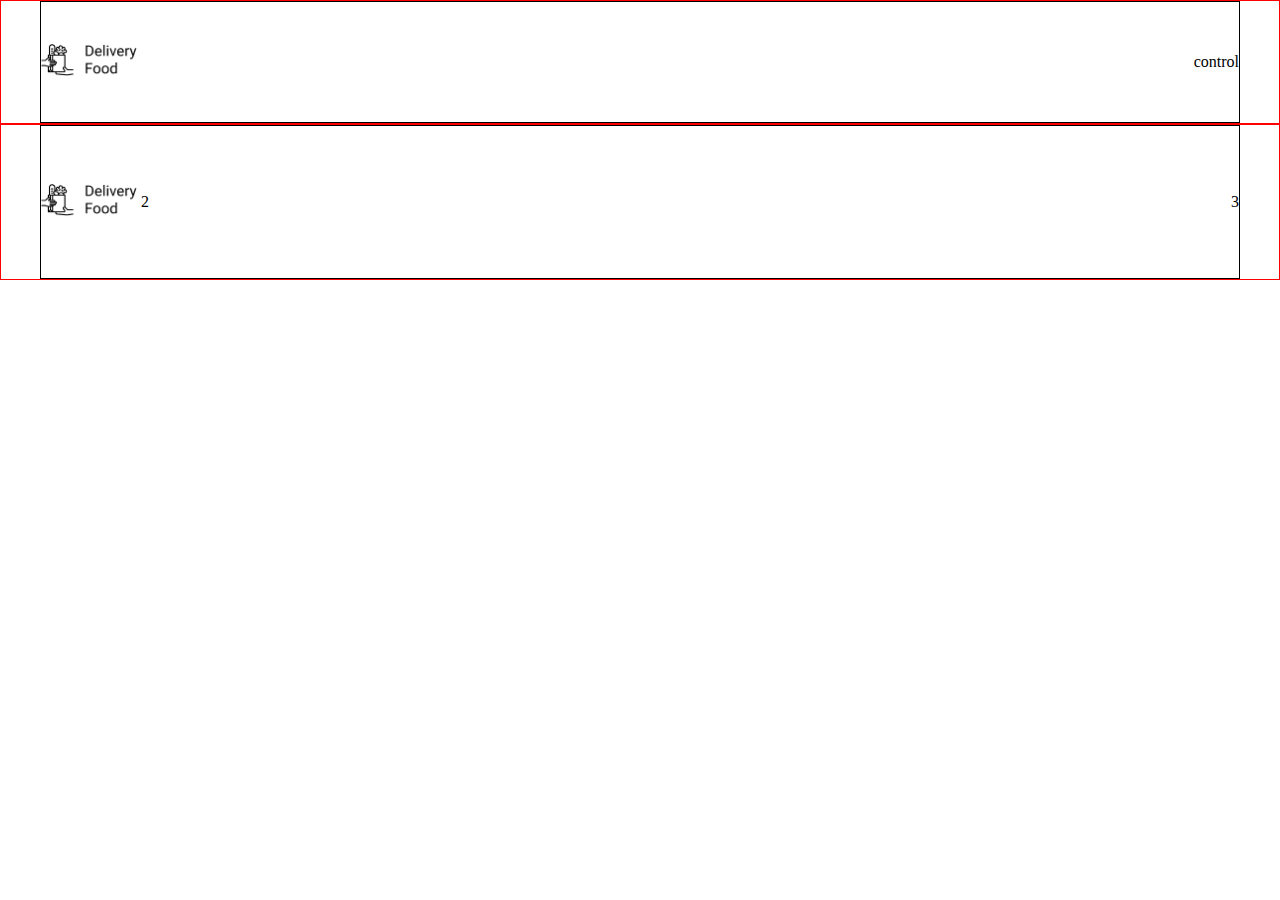
==== index.html @ 5ff7398b "Add files via upload" ====
<!DOCTYPE html>
<html lang="en">

<head>
    <meta charset="UTF-8">
    <meta name="viewport" content="width=device-width, initial-scale=1.0">
    <link rel="stylesheet" href="style.css">
    <title>Delivery Food</title>
</head>

<body>

    <header class="header">
        <div class="container">
            <div class="header-box">
                <div class="header-logo logo">
                    <img src="./images/logo.png" alt="logo">
                </div>
                <div class="header-controls">control</div>
            </div>
        </div>
    </header>

    <main class="main">
        <div class="container">
        </div>
    </main>

    <footer class="footer">
        <div class="container">
            <div class="footer-box">
                <div class="footer-logo logo">
                    <img src="./images/logo.png" alt="logo">
                </div>
                <div class="footer-nav">2</div>
                <div class="footer-social">3</div>
            </div>
        </div>
    </footer>

</body>

</html>
---- style.css ----
* {
    box-sizing: border-box;
}

body {
    margin: 0;
    padding: 0;
}

.logo {
    max-width: 100px;
}

.logo img {
    width: 100%;
}

.header {
    height: 124px;
    border: 1px solid red;
}

.header-box {
    border: 1px solid black;
    height: 100%;
    display: flex;
    align-items: center;
    justify-content: space-between;
}

.footer {
    height: 156px;
    border: 1px solid red;
}

.footer-box {
    border: 1px solid black;
    height: 100%;
    display: flex;
    align-items: center;
    justify-content: space-between;
}

.footer-nav {
    flex-grow: 1;
}

.container {
    height: 100%;
    max-width: 1230px;
    /*content in the center*/
    margin: 0 auto;
    padding-left: 15px;
    padding-right: 15px;
}
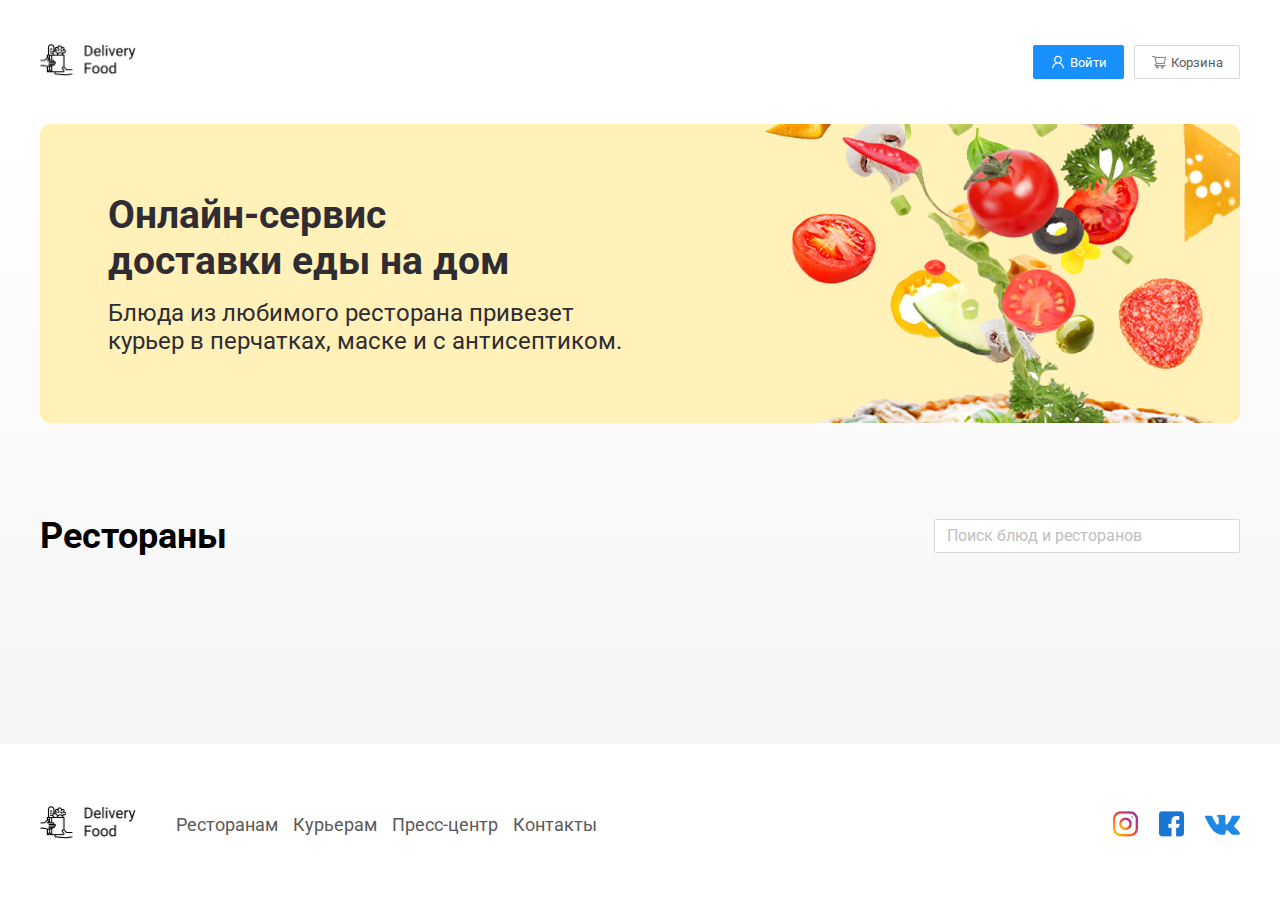
==== commit 9965aa10: "Update website" ====
--- a/index.html
+++ b/index.html
@@ -4,39 +4,86 @@
 <head>
     <meta charset="UTF-8">
     <meta name="viewport" content="width=device-width, initial-scale=1.0">
+    <link rel="preconnect" href="https://fonts.googleapis.com">
+    <link rel="preconnect" href="https://fonts.gstatic.com" crossorigin>
+    <link href="https://fonts.googleapis.com/css2?family=Roboto:wght@400;700&display=swap" rel="stylesheet">
     <link rel="stylesheet" href="style.css">
     <title>Delivery Food</title>
 </head>
 
 <body>
+    <div class="page-wrapper">
+        <header class="header">
+            <div class="container">
+                <div class="header-box">
+                    <div class="header-logo logo">
+                        <img src="./images/logo.png" alt="logo">
+                    </div>
+                    <div class="header-controls">
+                        <button class="btn btn-primary">
+                            <img src="./images/icons/user.png" alt="user">
+                            Войти
+                        </button>
+                        <button class="btn btn-outline">
+                            <img src="./images/icons/shopping-cart.png" alt="user">
+                            Корзина
+                        </button>
+                    </div>
+                </div>
+            </div>
+        </header>
 
-    <header class="header">
-        <div class="container">
-            <div class="header-box">
-                <div class="header-logo logo">
-                    <img src="./images/logo.png" alt="logo">
+        <main class="main">
+            <section class="banner">
+                <div class="container">
+                    <div class="banner-item">
+                        <h2 class="banner-item-title">
+                            Онлайн-сервис <br> доставки еды на дом
+                        </h2>
+                        <p class="banner-item-subtitle">
+                            Блюда из любимого ресторана привезет курьер в перчатках, маске и с антисептиком.
+                        </p>
+                    </div>
                 </div>
-                <div class="header-controls">control</div>
+            </section>
+
+            <section class="products">
+                <div class="container">
+                    <div class="products-header">
+                        <h3 class="products-header-title">
+                            Рестораны
+                        </h3>
+
+                        <input type="text" class="products-header-search" placeholder="Поиск блюд и ресторанов">
+                    </div>
+                </div>
+            </section>
+        </main>
+
+        <footer class="footer">
+            <div class="container">
+                <div class="footer-box">
+                    <div class="footer-logo logo">
+                        <img src="./images/logo.png" alt="logo">
+                    </div>
+                    <div class="footer-nav">
+                        <ul>
+                            <li>Ресторанам</li>
+                            <li>Курьерам</li>
+                            <li>Пресс-центр</li>
+                            <li>Контакты</li>
+                        </ul>
+                    </div>
+                    <div class="footer-social">
+                        <img src="./images/social/instagram.png" alt="instagram">
+                        <img src="./images/social/facebook.png" alt="facebook">
+                        <img src="./images/social/vk.png" alt="vk">
+                    </div>
+                </div>
             </div>
-        </div>
-    </header>
+        </footer>
+    </div>
 
-    <main class="main">
-        <div class="container">
-        </div>
-    </main>
-
-    <footer class="footer">
-        <div class="container">
-            <div class="footer-box">
-                <div class="footer-logo logo">
-                    <img src="./images/logo.png" alt="logo">
-                </div>
-                <div class="footer-nav">2</div>
-                <div class="footer-social">3</div>
-            </div>
-        </div>
-    </footer>
 
 </body>
 
--- a/style.css
+++ b/style.css
@@ -1,5 +1,8 @@
 * {
     box-sizing: border-box;
+    font-family: Roboto;
+    font-style: normal;
+    line-height: normal;
 }
 
 body {
@@ -7,49 +10,195 @@
     padding: 0;
 }
 
-.logo {
-    max-width: 100px;
-}
-
-.logo img {
+main {
+    flex-grow: 1;
+    background: linear-gradient(180deg, rgba(245, 245, 245, 0.00) 1.04%, #F5F5F5 100%);
+}
+
+.page-wrapper {
+    display: flex;
+    flex-direction: column;
+    min-height: 100vh;
+}
+
+.container {
     width: 100%;
-}
-
-.header {
-    height: 124px;
-    border: 1px solid red;
-}
-
-.header-box {
-    border: 1px solid black;
-    height: 100%;
-    display: flex;
-    align-items: center;
-    justify-content: space-between;
-}
-
-.footer {
-    height: 156px;
-    border: 1px solid red;
-}
-
-.footer-box {
-    border: 1px solid black;
-    height: 100%;
-    display: flex;
-    align-items: center;
-    justify-content: space-between;
-}
-
-.footer-nav {
-    flex-grow: 1;
-}
-
-.container {
     height: 100%;
     max-width: 1230px;
     /*content in the center*/
     margin: 0 auto;
     padding-left: 15px;
     padding-right: 15px;
+}
+
+
+.btn {
+    display: flex;
+    padding: 8px 16px;
+    align-items: center;
+    gap: 4px;
+    outline: none;
+}
+
+.btn-primary {
+    border-radius: 2px;
+    background: #1890FF;
+    border: 1px solid #1890FF;
+    color: #FFF;
+}
+
+.btn-outline {
+    border-radius: 2px;
+    border: 1px solid #D9D9D9;
+    background: #FFF;
+    box-shadow: 0px 0px 2px 0px rgba(0, 0, 0, 0.00);
+    color: #595959;
+}
+
+.logo {
+    max-width: 100px;
+}
+
+.logo img {
+    width: 100%;
+}
+
+.header {
+    min-height: 124px;
+    display: flex;
+    align-items: center;
+}
+
+.header-box {
+    height: 100%;
+    display: flex;
+    align-items: center;
+    justify-content: space-between;
+}
+
+.header-controls {
+    display: flex;
+    align-items: center;
+    justify-content: flex-end;
+    gap: 10px;
+}
+
+.footer {
+    height: 156px;
+    display: flex;
+    align-items: center;
+    padding: 60px 0;
+}
+
+.footer-box {
+    height: 100%;
+    display: flex;
+    align-items: center;
+    justify-content: space-between;
+    gap: 36px;
+    flex-wrap: wrap;
+}
+
+.footer-nav {
+    flex-grow: 1;
+}
+
+.footer-nav ul {
+    display: flex;
+    align-items: center;
+    list-style: none;
+    padding: 0;
+    margin: 0;
+    gap: 15px;
+    flex-wrap: wrap;
+}
+
+.footer-nav ul li {
+    color: #595959;
+    font-size: 18px;
+    font-weight: 400;
+}
+
+.footer-social {
+    display: flex;
+    align-items: center;
+    justify-content: flex-end;
+    gap: 20px;
+}
+
+.banner {
+    margin-bottom: 56px;
+}
+
+.banner-item {
+    background-image: url(./images/banners/banner.jpg);
+    background-repeat: no-repeat;
+    padding: 68px;
+    border-radius: 10px;
+    background-size: cover;
+    background-position: center right;
+}
+
+.banner-item-title {
+    color: #302C34;
+    font-size: 39px;
+    font-weight: 700;
+    max-width: 50%;
+    margin-top: 0;
+    margin-bottom: 15px;
+}
+
+.banner-item-subtitle {
+    color: #302C34;
+    font-size: 24px;
+    font-weight: 400;
+    max-width: 50%;
+    margin: 0;
+}
+
+.products {}
+
+.products-header {
+    display: flex;
+    align-items: center;
+    justify-content: space-between;
+}
+
+.products-header-title {
+    color: #000;
+    font-size: 36px;
+    font-weight: 700;
+}
+
+.products-header-search {
+    min-width: 306px;
+    height: 34px;
+    flex-shrink: 0;
+    border-radius: 2px;
+    border: 1px solid #D9D9D9;
+    background: #FFF;
+    padding: 5px 12px;
+}
+
+.products-header-search:focus {
+    outline: none;
+    border: 1px solid #D9D9D9;
+}
+
+.products-header-search::placeholder {
+    color: #BFBFBF;
+    font-size: 16px;
+    font-weight: 400;
+    line-height: 24px;
+}
+
+
+@media (max-width: 991px) {
+    .banner-item-title {
+        max-width: 100%;
+    }
+
+    .banner-item-subtitle {
+        max-width: 100%;
+    }
 }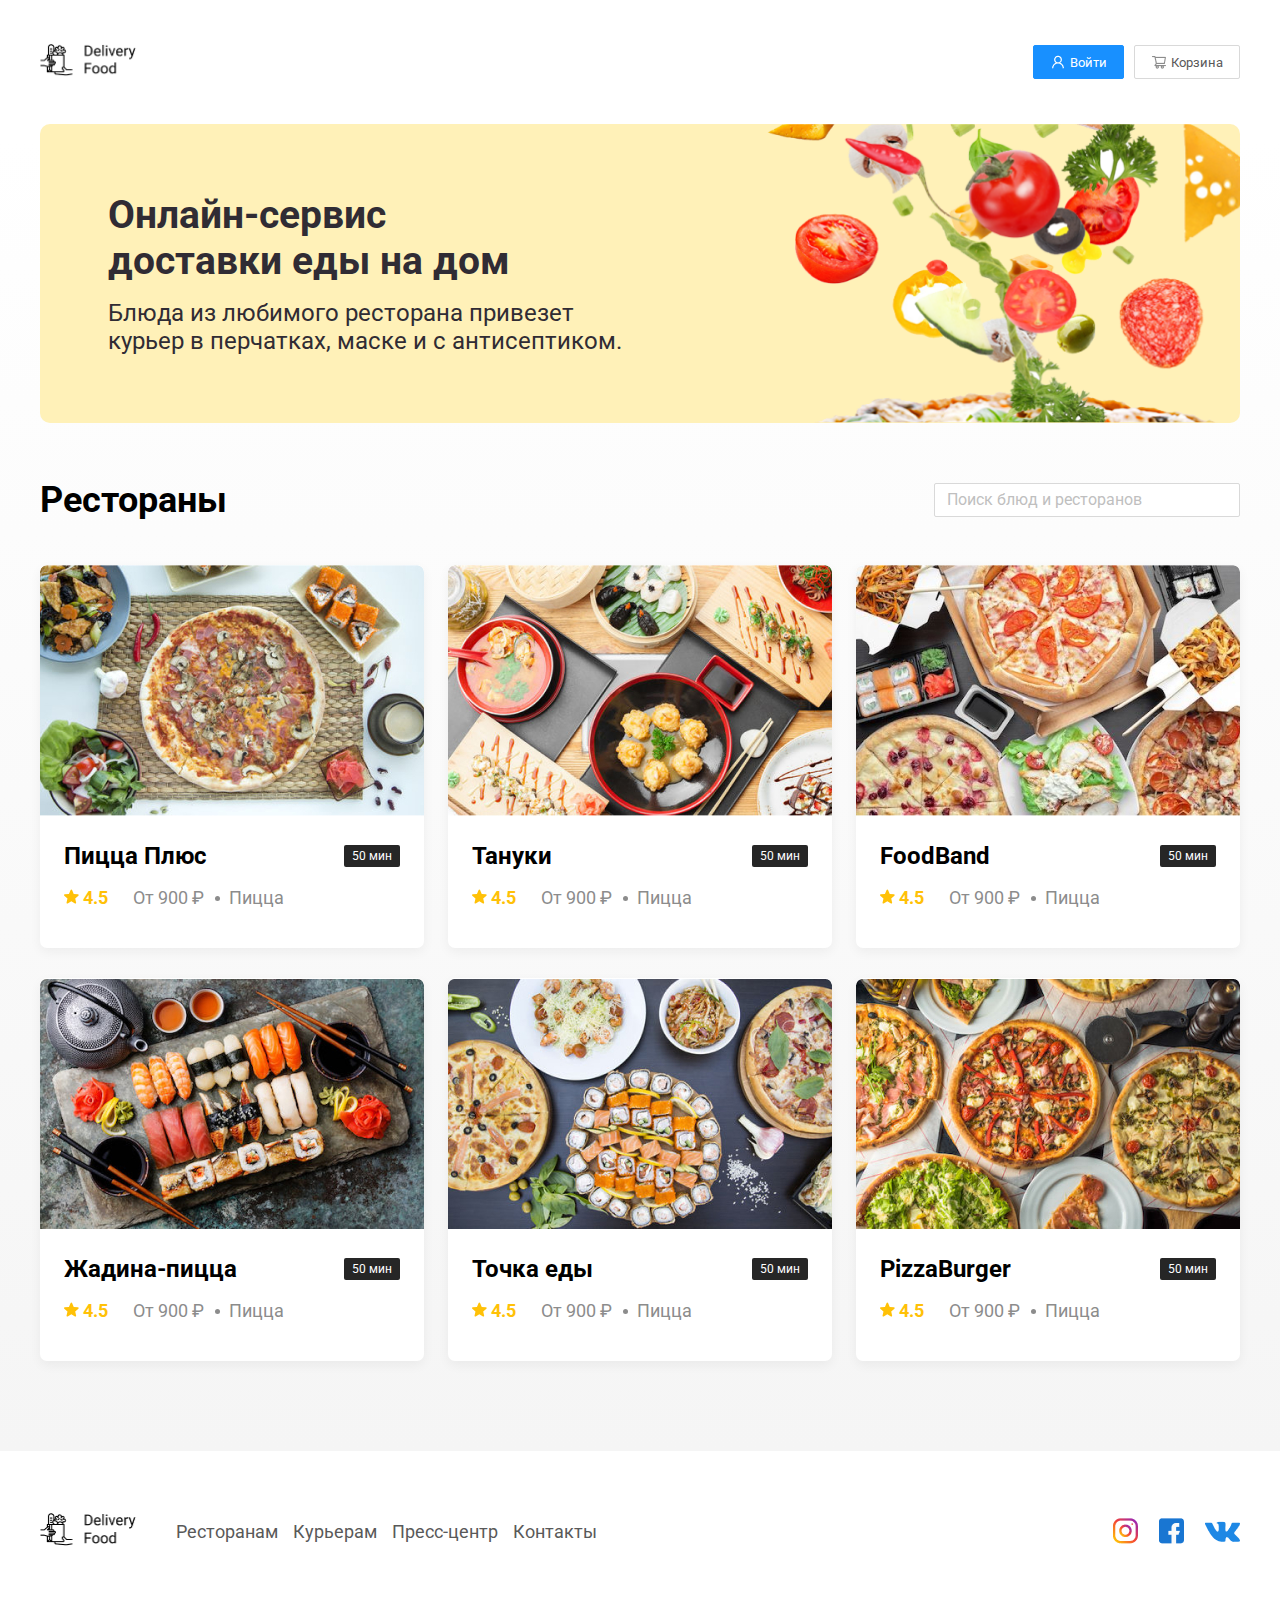
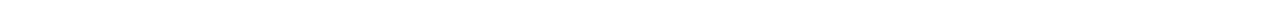
==== commit 9ce8a63f: "Update website" ====
--- a/index.html
+++ b/index.html
@@ -16,9 +16,9 @@
         <header class="header">
             <div class="container">
                 <div class="header-box">
-                    <div class="header-logo logo">
+                    <a href="./index.html" class="header-logo logo">
                         <img src="./images/logo.png" alt="logo">
-                    </div>
+                    </a>
                     <div class="header-controls">
                         <button class="btn btn-primary">
                             <img src="./images/icons/user.png" alt="user">
@@ -56,22 +56,249 @@
 
                         <input type="text" class="products-header-search" placeholder="Поиск блюд и ресторанов">
                     </div>
+
+                    <div class="products-wrapper">
+
+                        <a href="./goods.html" class="products-card">
+                            <div class="products-card-image">
+                                <img src="images/rests/rest1.jpg" alt="restaurant1">
+                            </div>
+
+                            <div class="products-card-description">
+                                <div class="products-card-description-row">
+                                    <h4 class="products-card-description-title">Пицца Плюс</h4>
+                                    <div class="products-card-description-badge">50 мин</div>
+                                </div>
+
+                                <div class="products-card-description-row">
+                                    <div class="products-card-description-info">
+                                        <div class="products-card-description-info-raiting">
+                                            <img src="images/icons/star.svg" alt="star">
+                                            4.5
+                                        </div>
+                                        <div class="products-card-description-info-price">От 900 ₽</div>
+                                        <div class="products-card-description-info-group">Пицца</div>
+                                    </div>
+                                </div>
+                            </div>
+                        </a>
+
+                        <div class="products-card">
+                            <div class="products-card-image">
+                                <img src="images/rests/rest2.jpg" alt="restaurant1">
+                            </div>
+
+                            <div class="products-card-description">
+                                <div class="products-card-description-row">
+                                    <h4 class="products-card-description-title">Тануки</h4>
+                                    <div class="products-card-description-badge">50 мин</div>
+                                </div>
+
+                                <div class="products-card-description-row">
+                                    <div class="products-card-description-info">
+                                        <div class="products-card-description-info-raiting">
+                                            <img src="images/icons/star.svg" alt="star">
+                                            4.5
+                                        </div>
+                                        <div class="products-card-description-info-price">От 900 ₽</div>
+                                        <div class="products-card-description-info-group">Пицца</div>
+                                    </div>
+                                </div>
+                            </div>
+                        </div>
+                        <div class="products-card">
+                            <div class="products-card-image">
+                                <img src="images/rests/rest3.jpg" alt="restaurant1">
+                            </div>
+
+                            <div class="products-card-description">
+                                <div class="products-card-description-row">
+                                    <h4 class="products-card-description-title">FoodBand</h4>
+                                    <div class="products-card-description-badge">50 мин</div>
+                                </div>
+
+                                <div class="products-card-description-row">
+                                    <div class="products-card-description-info">
+                                        <div class="products-card-description-info-raiting">
+                                            <img src="images/icons/star.svg" alt="star">
+                                            4.5
+                                        </div>
+                                        <div class="products-card-description-info-price">От 900 ₽</div>
+                                        <div class="products-card-description-info-group">Пицца</div>
+                                    </div>
+                                </div>
+                            </div>
+                        </div>
+                        <div class="products-card">
+                            <div class="products-card-image">
+                                <img src="images/rests/rest4.jpg" alt="restaurant1">
+                            </div>
+
+                            <div class="products-card-description">
+                                <div class="products-card-description-row">
+                                    <h4 class="products-card-description-title">Жадина-пицца</h4>
+                                    <div class="products-card-description-badge">50 мин</div>
+                                </div>
+
+                                <div class="products-card-description-row">
+                                    <div class="products-card-description-info">
+                                        <div class="products-card-description-info-raiting">
+                                            <img src="images/icons/star.svg" alt="star">
+                                            4.5
+                                        </div>
+                                        <div class="products-card-description-info-price">От 900 ₽</div>
+                                        <div class="products-card-description-info-group">Пицца</div>
+                                    </div>
+                                </div>
+                            </div>
+                        </div>
+                        <div class="products-card">
+                            <div class="products-card-image">
+                                <img src="images/rests/rest5.jpg" alt="restaurant1">
+                            </div>
+
+                            <div class="products-card-description">
+                                <div class="products-card-description-row">
+                                    <h4 class="products-card-description-title">Точка еды</h4>
+                                    <div class="products-card-description-badge">50 мин</div>
+                                </div>
+
+                                <div class="products-card-description-row">
+                                    <div class="products-card-description-info">
+                                        <div class="products-card-description-info-raiting">
+                                            <img src="images/icons/star.svg" alt="star">
+                                            4.5
+                                        </div>
+                                        <div class="products-card-description-info-price">От 900 ₽</div>
+                                        <div class="products-card-description-info-group">Пицца</div>
+                                    </div>
+                                </div>
+                            </div>
+                        </div>
+                        <div class="products-card">
+                            <div class="products-card-image">
+                                <img src="images/rests/rest6.jpg" alt="restaurant1">
+                            </div>
+
+                            <div class="products-card-description">
+                                <div class="products-card-description-row">
+                                    <h4 class="products-card-description-title">PizzaBurger</h4>
+                                    <div class="products-card-description-badge">50 мин</div>
+                                </div>
+
+                                <div class="products-card-description-row">
+                                    <div class="products-card-description-info">
+                                        <div class="products-card-description-info-raiting">
+                                            <img src="images/icons/star.svg" alt="star">
+                                            4.5
+                                        </div>
+                                        <div class="products-card-description-info-price">От 900 ₽</div>
+                                        <div class="products-card-description-info-group">Пицца</div>
+                                    </div>
+                                </div>
+                            </div>
+                        </div>
+                    </div>
                 </div>
             </section>
         </main>
+
+        <div class="cart-modal-overlay">
+            <div class="cart-modal">
+                <div class="cart-modal-header">
+                    <h2 class="cart-modal-header-title">Корзина</h2>
+                    <span class="cart-modal-header-close">
+                        <img src="images/icons/close.svg" alt="close">
+                    </span>
+                </div>
+
+                <div class="cart-modal-body">
+                    <div class="cart-item">
+                        <p class="cart-item-title">Ролл угорь стандарт</p>
+                        <div class="cart-item-controls">
+                            <div class="cart-item-controls-price">250 ₽</div>
+                            <button class="btn btn-outline">-</button>
+                            <div class="cart-item-controls-count">1</div>
+                            <button class="btn btn-outline">+</button>
+
+                        </div>
+                    </div>
+
+                    <div class="cart-item">
+                        <p class="cart-item-title">Ролл угорь стандарт</p>
+                        <div class="cart-item-controls">
+                            <div class="cart-item-controls-price">250 ₽</div>
+                            <button class="btn btn-outline">-</button>
+                            <div class="cart-item-controls-count">1</div>
+                            <button class="btn btn-outline">+</button>
+
+                        </div>
+                    </div>
+
+                    <div class="cart-item">
+                        <p class="cart-item-title">Ролл угорь стандарт</p>
+                        <div class="cart-item-controls">
+                            <div class="cart-item-controls-price">250 ₽</div>
+                            <button class="btn btn-outline">-</button>
+                            <div class="cart-item-controls-count">1</div>
+                            <button class="btn btn-outline">+</button>
+
+                        </div>
+                    </div>
+
+                    <div class="cart-item">
+                        <p class="cart-item-title">Ролл угорь стандарт</p>
+                        <div class="cart-item-controls">
+                            <div class="cart-item-controls-price">250 ₽</div>
+                            <button class="btn btn-outline">-</button>
+                            <div class="cart-item-controls-count">1</div>
+                            <button class="btn btn-outline">+</button>
+
+                        </div>
+                    </div>
+
+                    <div class="cart-item">
+                        <p class="cart-item-title">Ролл угорь стандарт</p>
+                        <div class="cart-item-controls">
+                            <div class="cart-item-controls-price">250 ₽</div>
+                            <button class="btn btn-outline">-</button>
+                            <div class="cart-item-controls-count">1</div>
+                            <button class="btn btn-outline">+</button>
+
+                        </div>
+                    </div>
+
+
+                </div>
+
+                <div class="cart-modal-footer">
+                    <div class="cart-modal-footer-price">
+                        1250 ₽
+                    </div>
+                    <div class="cart-modal-footer-controls">
+                        <button class="btn btn-primary">
+                            Оформить заказ
+                        </button>
+                        <button class="btn btn-outline">
+                            Отмена
+                        </button>
+                    </div>
+                </div>
+            </div>
+        </div>
 
         <footer class="footer">
             <div class="container">
                 <div class="footer-box">
-                    <div class="footer-logo logo">
+                    <a href="./index.html" class="footer-logo logo">
                         <img src="./images/logo.png" alt="logo">
-                    </div>
+                    </a>
                     <div class="footer-nav">
                         <ul>
-                            <li>Ресторанам</li>
-                            <li>Курьерам</li>
-                            <li>Пресс-центр</li>
-                            <li>Контакты</li>
+                            <li><a href="./goods.html">Ресторанам</a></li>
+                            <li><a href="./goods.html">Курьерам</a></li>
+                            <li><a href="./goods.html">Пресс-центр</a></li>
+                            <li><a href="./goods.html">Контакты</a></li>
                         </ul>
                     </div>
                     <div class="footer-social">
--- a/style.css
+++ b/style.css
@@ -38,6 +38,7 @@
     align-items: center;
     gap: 4px;
     outline: none;
+    cursor: pointer;
 }
 
 .btn-primary {
@@ -119,6 +120,11 @@
     font-weight: 400;
 }
 
+.footer-nav ul li a {
+    color: #595959;
+    text-decoration: none;
+}
+
 .footer-social {
     display: flex;
     align-items: center;
@@ -131,12 +137,13 @@
 }
 
 .banner-item {
-    background-image: url(./images/banners/banner.jpg);
+    background-image: url(./images/banners/banner-img.png);
     background-repeat: no-repeat;
     padding: 68px;
     border-radius: 10px;
-    background-size: cover;
+    background-size: contain;
     background-position: center right;
+    background-color: #FFF1B8;
 }
 
 .banner-item-title {
@@ -162,12 +169,15 @@
     display: flex;
     align-items: center;
     justify-content: space-between;
+    flex-wrap: wrap;
+    gap: 24px;
 }
 
 .products-header-title {
     color: #000;
     font-size: 36px;
     font-weight: 700;
+    margin: 0;
 }
 
 .products-header-search {
@@ -192,8 +202,255 @@
     line-height: 24px;
 }
 
+.products-wrapper {
+    margin-top: 44px;
+    margin-bottom: 90px;
+    display: flex;
+    flex-wrap: wrap;
+    column-gap: 24px;
+    row-gap: 30px;
+}
+
+.products-card {
+    width: calc((100% - 48px) / 3);
+    border-radius: 7px;
+    background: #FFF;
+    box-shadow: 0px 4px 12px 0px rgba(0, 0, 0, 0.05);
+    overflow: hidden;
+    text-decoration: none;
+}
+
+.products-card-image {
+    width: 100%;
+}
+
+.products-card-image img {
+    width: 100%;
+}
+
+.products-card-description {
+    padding: 20px 24px 34px 24px;
+}
+
+.products-card-description-row {
+    display: flex;
+    align-items: center;
+    justify-content: space-between;
+}
+
+.products-card-description-row:not(:last-child) {
+    margin-bottom: 10px;
+}
+
+.products-card-description-title {
+    color: #000;
+    font-size: 24px;
+    font-weight: 700;
+    line-height: 32px;
+    margin: 0;
+}
+
+.products-card-description-badge {
+    color: #FFF;
+    font-size: 12px;
+    font-weight: 400;
+    line-height: 20px;
+    background: #262626;
+    border-radius: 2px;
+    padding: 1px 8px;
+}
+
+.products-card-description-info {
+    display: flex;
+    align-items: center;
+    justify-content: flex-start;
+    flex-wrap: wrap;
+    row-gap: 25px;
+    column-gap: 25px;
+}
+
+.products-card-description-info-raiting {
+    color: #FFC107;
+    font-size: 18px;
+    font-weight: 700;
+    line-height: 32px;
+}
+
+.products-card-description-info-price {
+    color: #8C8C8C;
+    font-size: 18px;
+    font-weight: 400;
+    line-height: 32px;
+}
+
+.products-card-description-info-group {
+    color: #8C8C8C;
+    font-size: 18px;
+    font-weight: 400;
+    line-height: 32px;
+    position: relative;
+}
+
+.products-card-description-info-group::before {
+    content: '';
+    display: block;
+    width: 5px;
+    height: 5px;
+    border-radius: 50%;
+    background-color: #8C8C8C;
+    position: absolute;
+    left: -14px;
+    top: 14px;
+}
+
+.products-card-description-name {
+    margin: 0;
+    color: #000;
+    font-size: 24px;
+    font-weight: 400;
+    line-height: 32px;
+}
+
+.products-card-description-text {
+    margin: 0;
+    color: #8C8C8C;
+    font-size: 18px;
+    font-weight: 400;
+}
+
+.products-card-description-controls {
+    display: flex;
+    align-items: center;
+    justify-content: flex-start;
+    flex-wrap: wrap;
+    row-gap: 10px;
+    column-gap: 30px;
+}
+
+.products-card-description-controls-price {
+    color: #000;
+    font-size: 20px;
+    font-weight: 700;
+    line-height: 32px;
+}
+
+.cart-modal-overlay {
+    display: none;
+    position: fixed;
+    top: 0;
+    right: 0;
+    bottom: 0;
+    left: 0;
+    background: rgba(0, 0, 0, 0.40);
+    align-items: center;
+    justify-content: center;
+}
+
+.cart-modal-overlay.open {
+    display: flex;
+}
+
+.cart-modal {
+    max-width: 780px;
+    width: 100%;
+    padding: 40px 45px;
+    border-radius: 5px;
+    background: #FFF;
+}
+
+.cart-modal-header {
+    display: flex;
+    align-items: center;
+    justify-content: space-between;
+    margin-bottom: 48px;
+}
+
+.cart-modal-header-title {
+    color: #000;
+    font-size: 36px;
+    font-weight: 700;
+    margin: 0;
+}
+
+.cart-modal-header-close {
+    cursor: pointer;
+}
+
+.cart-modal-footer {
+    display: flex;
+    align-items: center;
+    justify-content: space-between;
+    flex-wrap: wrap;
+    gap: 10px;
+    margin-top: 50px;
+}
+
+.cart-modal-footer-price {
+    border-radius: 5px;
+    background: #262626;
+    color: #FAFAFA;
+    font-size: 20px;
+    font-weight: 700;
+    padding: 15px 20px;
+}
+
+.cart-modal-footer-controls {
+    display: flex;
+    align-items: center;
+    gap: 10px;
+}
+
+.cart-item {
+    display: flex;
+    align-items: center;
+    justify-content: space-between;
+    flex-wrap: wrap;
+    gap: 10px;
+}
+
+.cart-item:not(:last-child) {
+    padding-bottom: 10px;
+    margin-bottom: 10px;
+    border-bottom: 1px solid #D9D9D9;
+}
+
+.cart-item-title {
+    color: #000;
+    font-size: 18px;
+    font-weight: 400;
+    line-height: 32px;
+    margin: 0;
+}
+
+.cart-item-controls {
+    display: flex;
+    align-items: center;
+}
+
+.cart-item-controls-price {
+    margin-right: 47px;
+    color: #000;
+    font-size: 20px;
+    font-weight: 700;
+    line-height: 32px;
+}
+
+.cart-item-controls button {
+    border: 1px solid #40A9FF;
+    color: #40A9FF;
+}
+
+.cart-item-controls-count {
+    margin-left: 15px;
+    margin-right: 15px;
+}
 
 @media (max-width: 991px) {
+
+    .banner-item {
+        background-image: none;
+    }
+
     .banner-item-title {
         max-width: 100%;
     }
@@ -201,4 +458,15 @@
     .banner-item-subtitle {
         max-width: 100%;
     }
+
+    .products-card {
+        width: calc((100% - 24px) / 2);
+    }
+
+}
+
+@media (max-width: 576px) {
+    .products-card {
+        width: 100%;
+    }
 }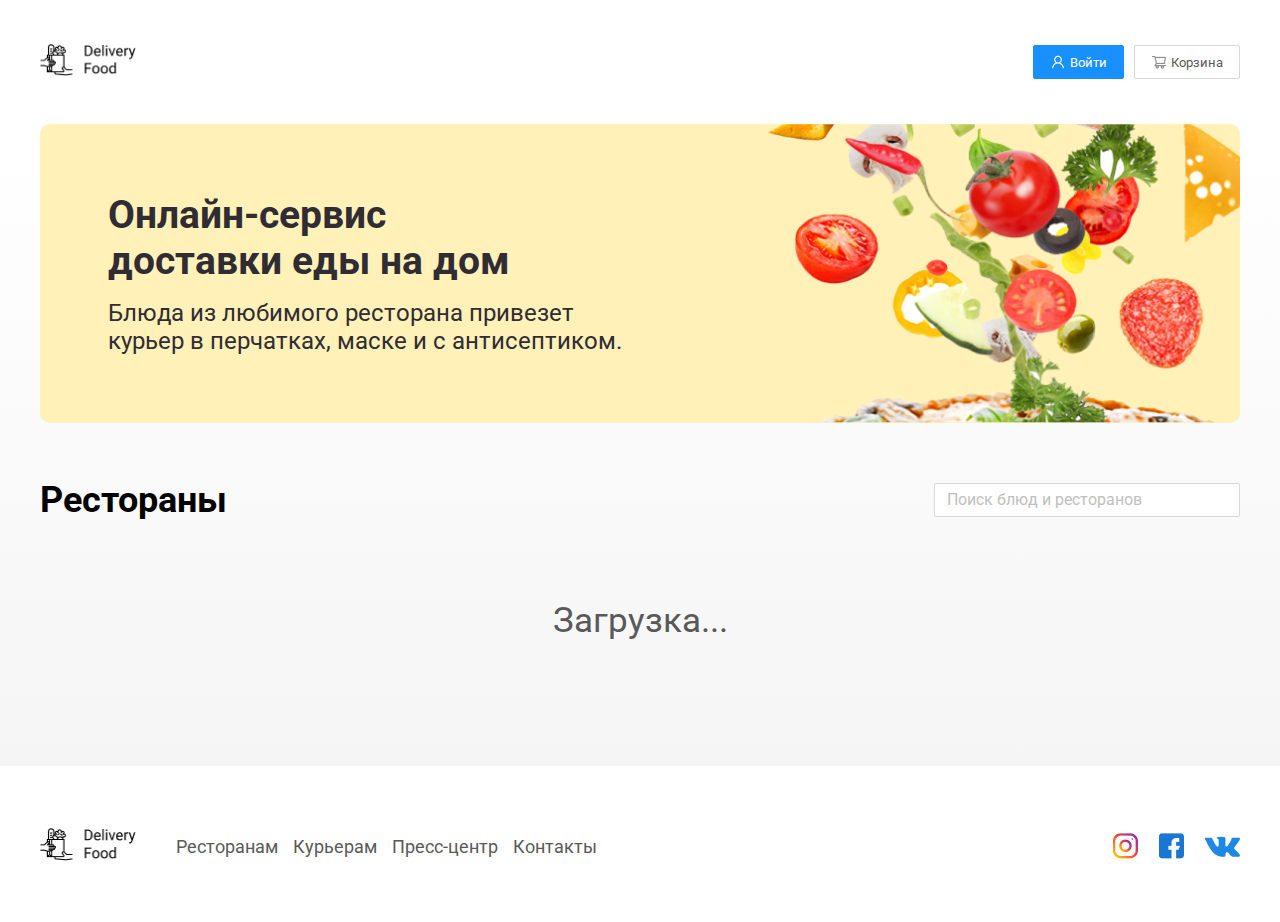
==== commit 3b41051a: "Update website" ====
--- a/index.html
+++ b/index.html
@@ -7,7 +7,8 @@
     <link rel="preconnect" href="https://fonts.googleapis.com">
     <link rel="preconnect" href="https://fonts.gstatic.com" crossorigin>
     <link href="https://fonts.googleapis.com/css2?family=Roboto:wght@400;700&display=swap" rel="stylesheet">
-    <link rel="stylesheet" href="style.css">
+    <link rel="stylesheet" href="./css/style.css">
+    <script src="./script/index.js" defer></script>
     <title>Delivery Food</title>
 </head>
 
@@ -24,7 +25,7 @@
                             <img src="./images/icons/user.png" alt="user">
                             Войти
                         </button>
-                        <button class="btn btn-outline">
+                        <button class="btn btn-outline" id="cart-button">
                             <img src="./images/icons/shopping-cart.png" alt="user">
                             Корзина
                         </button>
@@ -57,9 +58,9 @@
                         <input type="text" class="products-header-search" placeholder="Поиск блюд и ресторанов">
                     </div>
 
-                    <div class="products-wrapper">
-
-                        <a href="./goods.html" class="products-card">
+                    <div class="products-wrapper" id="rests-container">
+
+                        <!-- <a href="./goods.html" class="products-card">
                             <div class="products-card-image">
                                 <img src="images/rests/rest1.jpg" alt="restaurant1">
                             </div>
@@ -81,16 +82,39 @@
                                     </div>
                                 </div>
                             </div>
-                        </a>
-
+                        </a> -->
+
+                        <!-- <div class="products-card">
+                            <div class="products-card-image">
+                                <img src="images/rests/rest2.jpg" alt="restaurant1">
+                            </div>
+
+                            <div class="products-card-description">
+                                <div class="products-card-description-row">
+                                    <h4 class="products-card-description-title">Тануки</h4>
+                                    <div class="products-card-description-badge">50 мин</div>
+                                </div>
+
+                                <div class="products-card-description-row">
+                                    <div class="products-card-description-info">
+                                        <div class="products-card-description-info-raiting">
+                                            <img src="images/icons/star.svg" alt="star">
+                                            4.5
+                                        </div>
+                                        <div class="products-card-description-info-price">От 900 ₽</div>
+                                        <div class="products-card-description-info-group">Пицца</div>
+                                    </div>
+                                </div>
+                            </div>
+                        </div>
                         <div class="products-card">
                             <div class="products-card-image">
-                                <img src="images/rests/rest2.jpg" alt="restaurant1">
-                            </div>
-
-                            <div class="products-card-description">
-                                <div class="products-card-description-row">
-                                    <h4 class="products-card-description-title">Тануки</h4>
+                                <img src="images/rests/rest3.jpg" alt="restaurant1">
+                            </div>
+
+                            <div class="products-card-description">
+                                <div class="products-card-description-row">
+                                    <h4 class="products-card-description-title">FoodBand</h4>
                                     <div class="products-card-description-badge">50 мин</div>
                                 </div>
 
@@ -108,12 +132,12 @@
                         </div>
                         <div class="products-card">
                             <div class="products-card-image">
-                                <img src="images/rests/rest3.jpg" alt="restaurant1">
-                            </div>
-
-                            <div class="products-card-description">
-                                <div class="products-card-description-row">
-                                    <h4 class="products-card-description-title">FoodBand</h4>
+                                <img src="images/rests/rest4.jpg" alt="restaurant1">
+                            </div>
+
+                            <div class="products-card-description">
+                                <div class="products-card-description-row">
+                                    <h4 class="products-card-description-title">Жадина-пицца</h4>
                                     <div class="products-card-description-badge">50 мин</div>
                                 </div>
 
@@ -131,12 +155,12 @@
                         </div>
                         <div class="products-card">
                             <div class="products-card-image">
-                                <img src="images/rests/rest4.jpg" alt="restaurant1">
-                            </div>
-
-                            <div class="products-card-description">
-                                <div class="products-card-description-row">
-                                    <h4 class="products-card-description-title">Жадина-пицца</h4>
+                                <img src="images/rests/rest5.jpg" alt="restaurant1">
+                            </div>
+
+                            <div class="products-card-description">
+                                <div class="products-card-description-row">
+                                    <h4 class="products-card-description-title">Точка еды</h4>
                                     <div class="products-card-description-badge">50 мин</div>
                                 </div>
 
@@ -154,29 +178,6 @@
                         </div>
                         <div class="products-card">
                             <div class="products-card-image">
-                                <img src="images/rests/rest5.jpg" alt="restaurant1">
-                            </div>
-
-                            <div class="products-card-description">
-                                <div class="products-card-description-row">
-                                    <h4 class="products-card-description-title">Точка еды</h4>
-                                    <div class="products-card-description-badge">50 мин</div>
-                                </div>
-
-                                <div class="products-card-description-row">
-                                    <div class="products-card-description-info">
-                                        <div class="products-card-description-info-raiting">
-                                            <img src="images/icons/star.svg" alt="star">
-                                            4.5
-                                        </div>
-                                        <div class="products-card-description-info-price">От 900 ₽</div>
-                                        <div class="products-card-description-info-group">Пицца</div>
-                                    </div>
-                                </div>
-                            </div>
-                        </div>
-                        <div class="products-card">
-                            <div class="products-card-image">
                                 <img src="images/rests/rest6.jpg" alt="restaurant1">
                             </div>
 
@@ -197,7 +198,7 @@
                                     </div>
                                 </div>
                             </div>
-                        </div>
+                        </div> -->
                     </div>
                 </div>
             </section>
@@ -310,8 +311,6 @@
             </div>
         </footer>
     </div>
-
-
 </body>
 
 </html>--- a/css/style.css
+++ b/css/style.css
@@ -0,0 +1,479 @@
+* {
+    box-sizing: border-box;
+    font-family: Roboto;
+    font-style: normal;
+    line-height: normal;
+}
+
+body {
+    margin: 0;
+    padding: 0;
+}
+
+main {
+    flex-grow: 1;
+    background: linear-gradient(180deg, rgba(245, 245, 245, 0.00) 1.04%, #F5F5F5 100%);
+}
+
+.page-wrapper {
+    display: flex;
+    flex-direction: column;
+    min-height: 100vh;
+}
+
+.container {
+    width: 100%;
+    height: 100%;
+    max-width: 1230px;
+    /*content in the center*/
+    margin: 0 auto;
+    padding-left: 15px;
+    padding-right: 15px;
+}
+
+
+.btn {
+    display: flex;
+    padding: 8px 16px;
+    align-items: center;
+    gap: 4px;
+    outline: none;
+    cursor: pointer;
+}
+
+.btn-primary {
+    border-radius: 2px;
+    background: #1890FF;
+    border: 1px solid #1890FF;
+    color: #FFF;
+}
+
+.btn-outline {
+    border-radius: 2px;
+    border: 1px solid #D9D9D9;
+    background: #FFF;
+    box-shadow: 0px 0px 2px 0px rgba(0, 0, 0, 0.00);
+    color: #595959;
+}
+
+.logo {
+    max-width: 100px;
+}
+
+.logo img {
+    width: 100%;
+}
+
+.header {
+    min-height: 124px;
+    display: flex;
+    align-items: center;
+}
+
+.header-box {
+    height: 100%;
+    display: flex;
+    align-items: center;
+    justify-content: space-between;
+}
+
+.header-controls {
+    display: flex;
+    align-items: center;
+    justify-content: flex-end;
+    gap: 10px;
+}
+
+.footer {
+    height: 156px;
+    display: flex;
+    align-items: center;
+    padding: 60px 0;
+}
+
+.footer-box {
+    height: 100%;
+    display: flex;
+    align-items: center;
+    justify-content: space-between;
+    gap: 36px;
+    flex-wrap: wrap;
+}
+
+.footer-nav {
+    flex-grow: 1;
+}
+
+.footer-nav ul {
+    display: flex;
+    align-items: center;
+    list-style: none;
+    padding: 0;
+    margin: 0;
+    gap: 15px;
+    flex-wrap: wrap;
+}
+
+.footer-nav ul li {
+    color: #595959;
+    font-size: 18px;
+    font-weight: 400;
+}
+
+.footer-nav ul li a {
+    color: #595959;
+    text-decoration: none;
+}
+
+.footer-social {
+    display: flex;
+    align-items: center;
+    justify-content: flex-end;
+    gap: 20px;
+}
+
+.banner {
+    margin-bottom: 56px;
+}
+
+.banner-item {
+    background-image: url(../images/banners/banner-img.png);
+    background-repeat: no-repeat;
+    padding: 68px;
+    border-radius: 10px;
+    background-size: contain;
+    background-position: center right;
+    background-color: #FFF1B8;
+}
+
+.banner-item-title {
+    color: #302C34;
+    font-size: 39px;
+    font-weight: 700;
+    max-width: 50%;
+    margin-top: 0;
+    margin-bottom: 15px;
+}
+
+.banner-item-subtitle {
+    color: #302C34;
+    font-size: 24px;
+    font-weight: 400;
+    max-width: 50%;
+    margin: 0;
+}
+
+.products {}
+
+.products-header {
+    display: flex;
+    align-items: center;
+    justify-content: space-between;
+    flex-wrap: wrap;
+    gap: 24px;
+}
+
+.products-header-title {
+    color: #000;
+    font-size: 36px;
+    font-weight: 700;
+    margin: 0;
+}
+
+.products-header-search {
+    min-width: 306px;
+    height: 34px;
+    flex-shrink: 0;
+    border-radius: 2px;
+    border: 1px solid #D9D9D9;
+    background: #FFF;
+    padding: 5px 12px;
+}
+
+.products-header-search:focus {
+    outline: none;
+    border: 1px solid #D9D9D9;
+}
+
+.products-header-search::placeholder {
+    color: #BFBFBF;
+    font-size: 16px;
+    font-weight: 400;
+    line-height: 24px;
+}
+
+.products-wrapper {
+    margin-top: 44px;
+    margin-bottom: 90px;
+    display: flex;
+    flex-wrap: wrap;
+    column-gap: 24px;
+    row-gap: 30px;
+}
+
+.products-card {
+    width: calc((100% - 48px) / 3);
+    border-radius: 7px;
+    background: #FFF;
+    box-shadow: 0px 4px 12px 0px rgba(0, 0, 0, 0.05);
+    overflow: hidden;
+    text-decoration: none;
+}
+
+.products-card-image {
+    width: 100%;
+}
+
+.products-card-image img {
+    width: 100%;
+}
+
+.products-card-description {
+    padding: 20px 24px 34px 24px;
+}
+
+.products-card-description-row {
+    display: flex;
+    align-items: center;
+    justify-content: space-between;
+}
+
+.products-card-description-row:not(:last-child) {
+    margin-bottom: 10px;
+}
+
+.products-card-description-title {
+    color: #000;
+    font-size: 24px;
+    font-weight: 700;
+    line-height: 32px;
+    margin: 0;
+}
+
+.products-card-description-badge {
+    color: #FFF;
+    font-size: 12px;
+    font-weight: 400;
+    line-height: 20px;
+    background: #262626;
+    border-radius: 2px;
+    padding: 1px 8px;
+}
+
+.products-card-description-info {
+    display: flex;
+    align-items: center;
+    justify-content: flex-start;
+    flex-wrap: wrap;
+    row-gap: 25px;
+    column-gap: 25px;
+}
+
+.products-card-description-info-raiting {
+    color: #FFC107;
+    font-size: 18px;
+    font-weight: 700;
+    line-height: 32px;
+}
+
+.products-card-description-info-price {
+    color: #8C8C8C;
+    font-size: 18px;
+    font-weight: 400;
+    line-height: 32px;
+}
+
+.products-card-description-info-group {
+    color: #8C8C8C;
+    font-size: 18px;
+    font-weight: 400;
+    line-height: 32px;
+    position: relative;
+}
+
+.products-card-description-info-group::before {
+    content: '';
+    display: block;
+    width: 5px;
+    height: 5px;
+    border-radius: 50%;
+    background-color: #8C8C8C;
+    position: absolute;
+    left: -14px;
+    top: 14px;
+}
+
+.products-card-description-name {
+    margin: 0;
+    color: #000;
+    font-size: 24px;
+    font-weight: 400;
+    line-height: 32px;
+}
+
+.products-card-description-text {
+    margin: 0;
+    color: #8C8C8C;
+    font-size: 18px;
+    font-weight: 400;
+}
+
+.products-card-description-controls {
+    display: flex;
+    align-items: center;
+    justify-content: flex-start;
+    flex-wrap: wrap;
+    row-gap: 10px;
+    column-gap: 30px;
+}
+
+.products-card-description-controls-price {
+    color: #000;
+    font-size: 20px;
+    font-weight: 700;
+    line-height: 32px;
+}
+
+.cart-modal-overlay {
+    display: none;
+    position: fixed;
+    top: 0;
+    right: 0;
+    bottom: 0;
+    left: 0;
+    background: rgba(0, 0, 0, 0.40);
+    align-items: center;
+    justify-content: center;
+}
+
+.cart-modal-overlay.open {
+    display: flex;
+}
+
+.cart-modal {
+    max-width: 780px;
+    width: 100%;
+    padding: 40px 45px;
+    border-radius: 5px;
+    background: #FFF;
+}
+
+.cart-modal-header {
+    display: flex;
+    align-items: center;
+    justify-content: space-between;
+    margin-bottom: 48px;
+}
+
+.cart-modal-header-title {
+    color: #000;
+    font-size: 36px;
+    font-weight: 700;
+    margin: 0;
+}
+
+.cart-modal-header-close {
+    cursor: pointer;
+}
+
+.cart-modal-footer {
+    display: flex;
+    align-items: center;
+    justify-content: space-between;
+    flex-wrap: wrap;
+    gap: 10px;
+    margin-top: 50px;
+}
+
+.cart-modal-footer-price {
+    border-radius: 5px;
+    background: #262626;
+    color: #FAFAFA;
+    font-size: 20px;
+    font-weight: 700;
+    padding: 15px 20px;
+}
+
+.cart-modal-footer-controls {
+    display: flex;
+    align-items: center;
+    gap: 10px;
+}
+
+.cart-item {
+    display: flex;
+    align-items: center;
+    justify-content: space-between;
+    flex-wrap: wrap;
+    gap: 10px;
+}
+
+.cart-item:not(:last-child) {
+    padding-bottom: 10px;
+    margin-bottom: 10px;
+    border-bottom: 1px solid #D9D9D9;
+}
+
+.cart-item-title {
+    color: #000;
+    font-size: 18px;
+    font-weight: 400;
+    line-height: 32px;
+    margin: 0;
+}
+
+.cart-item-controls {
+    display: flex;
+    align-items: center;
+}
+
+.cart-item-controls-price {
+    margin-right: 47px;
+    color: #000;
+    font-size: 20px;
+    font-weight: 700;
+    line-height: 32px;
+}
+
+.cart-item-controls button {
+    border: 1px solid #40A9FF;
+    color: #40A9FF;
+}
+
+.cart-item-controls-count {
+    margin-left: 15px;
+    margin-right: 15px;
+}
+
+.loading-text {
+    color: #595959;
+    font-size: 35px;
+    width: 100%;
+    text-align: center;
+}
+
+@media (max-width: 991px) {
+
+    .banner-item {
+        background-image: none;
+    }
+
+    .banner-item-title {
+        max-width: 100%;
+    }
+
+    .banner-item-subtitle {
+        max-width: 100%;
+    }
+
+    .products-card {
+        width: calc((100% - 24px) / 2);
+    }
+
+}
+
+@media (max-width: 576px) {
+    .products-card {
+        width: 100%;
+    }
+}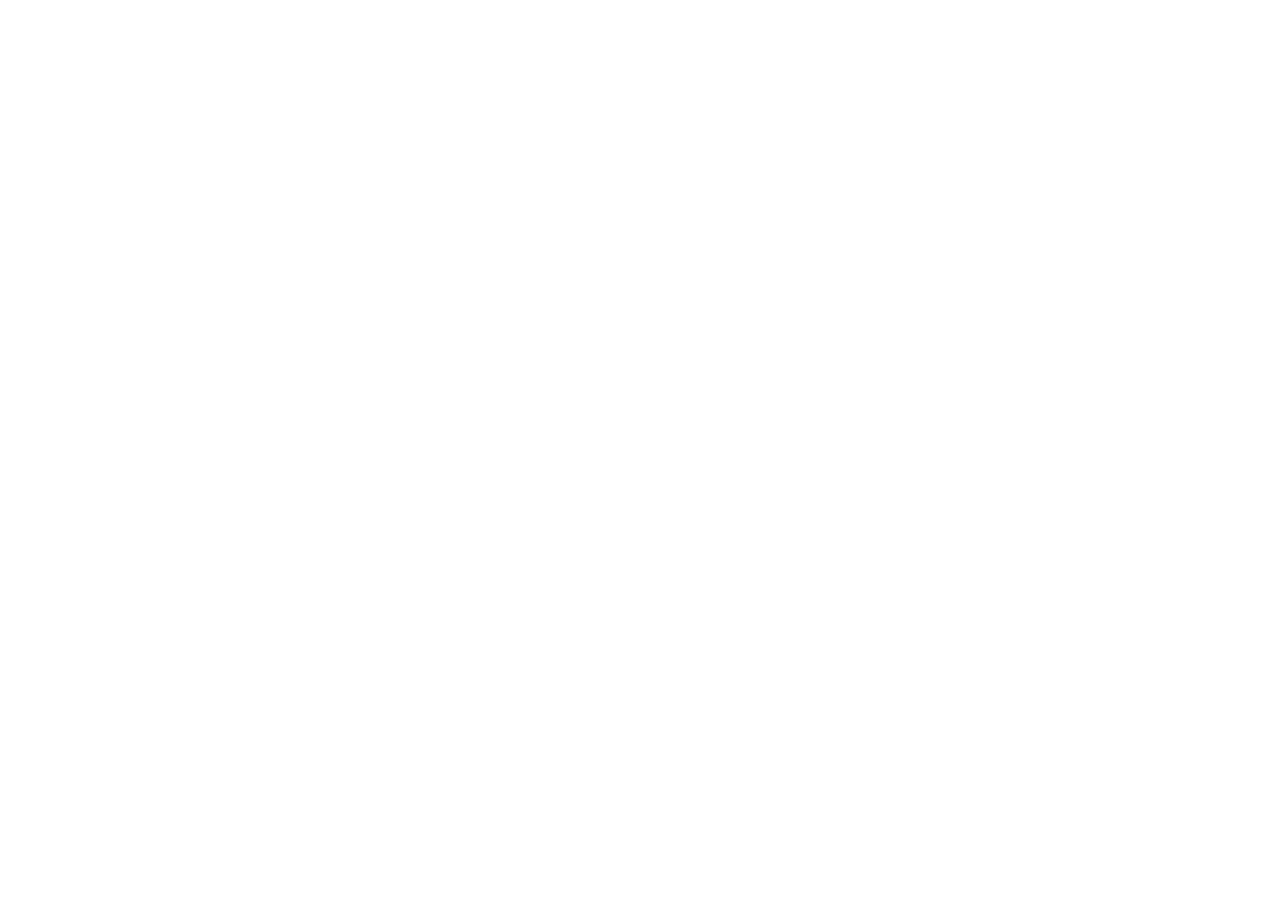
==== commit 63821f1a: "Update website" ====
--- a/index.html
+++ b/index.html
@@ -1,316 +1,19 @@
-<!DOCTYPE html>
-<html lang="en">
-
-<head>
-    <meta charset="UTF-8">
-    <meta name="viewport" content="width=device-width, initial-scale=1.0">
-    <link rel="preconnect" href="https://fonts.googleapis.com">
-    <link rel="preconnect" href="https://fonts.gstatic.com" crossorigin>
-    <link href="https://fonts.googleapis.com/css2?family=Roboto:wght@400;700&display=swap" rel="stylesheet">
-    <link rel="stylesheet" href="./css/style.css">
-    <script src="./script/index.js" defer></script>
-    <title>Delivery Food</title>
-</head>
-
-<body>
-    <div class="page-wrapper">
-        <header class="header">
-            <div class="container">
-                <div class="header-box">
-                    <a href="./index.html" class="header-logo logo">
-                        <img src="./images/logo.png" alt="logo">
-                    </a>
-                    <div class="header-controls">
-                        <button class="btn btn-primary">
-                            <img src="./images/icons/user.png" alt="user">
-                            Войти
-                        </button>
-                        <button class="btn btn-outline" id="cart-button">
-                            <img src="./images/icons/shopping-cart.png" alt="user">
-                            Корзина
-                        </button>
-                    </div>
-                </div>
-            </div>
-        </header>
-
-        <main class="main">
-            <section class="banner">
-                <div class="container">
-                    <div class="banner-item">
-                        <h2 class="banner-item-title">
-                            Онлайн-сервис <br> доставки еды на дом
-                        </h2>
-                        <p class="banner-item-subtitle">
-                            Блюда из любимого ресторана привезет курьер в перчатках, маске и с антисептиком.
-                        </p>
-                    </div>
-                </div>
-            </section>
-
-            <section class="products">
-                <div class="container">
-                    <div class="products-header">
-                        <h3 class="products-header-title">
-                            Рестораны
-                        </h3>
-
-                        <input type="text" class="products-header-search" placeholder="Поиск блюд и ресторанов">
-                    </div>
-
-                    <div class="products-wrapper" id="rests-container">
-
-                        <!-- <a href="./goods.html" class="products-card">
-                            <div class="products-card-image">
-                                <img src="images/rests/rest1.jpg" alt="restaurant1">
-                            </div>
-
-                            <div class="products-card-description">
-                                <div class="products-card-description-row">
-                                    <h4 class="products-card-description-title">Пицца Плюс</h4>
-                                    <div class="products-card-description-badge">50 мин</div>
-                                </div>
-
-                                <div class="products-card-description-row">
-                                    <div class="products-card-description-info">
-                                        <div class="products-card-description-info-raiting">
-                                            <img src="images/icons/star.svg" alt="star">
-                                            4.5
-                                        </div>
-                                        <div class="products-card-description-info-price">От 900 ₽</div>
-                                        <div class="products-card-description-info-group">Пицца</div>
-                                    </div>
-                                </div>
-                            </div>
-                        </a> -->
-
-                        <!-- <div class="products-card">
-                            <div class="products-card-image">
-                                <img src="images/rests/rest2.jpg" alt="restaurant1">
-                            </div>
-
-                            <div class="products-card-description">
-                                <div class="products-card-description-row">
-                                    <h4 class="products-card-description-title">Тануки</h4>
-                                    <div class="products-card-description-badge">50 мин</div>
-                                </div>
-
-                                <div class="products-card-description-row">
-                                    <div class="products-card-description-info">
-                                        <div class="products-card-description-info-raiting">
-                                            <img src="images/icons/star.svg" alt="star">
-                                            4.5
-                                        </div>
-                                        <div class="products-card-description-info-price">От 900 ₽</div>
-                                        <div class="products-card-description-info-group">Пицца</div>
-                                    </div>
-                                </div>
-                            </div>
-                        </div>
-                        <div class="products-card">
-                            <div class="products-card-image">
-                                <img src="images/rests/rest3.jpg" alt="restaurant1">
-                            </div>
-
-                            <div class="products-card-description">
-                                <div class="products-card-description-row">
-                                    <h4 class="products-card-description-title">FoodBand</h4>
-                                    <div class="products-card-description-badge">50 мин</div>
-                                </div>
-
-                                <div class="products-card-description-row">
-                                    <div class="products-card-description-info">
-                                        <div class="products-card-description-info-raiting">
-                                            <img src="images/icons/star.svg" alt="star">
-                                            4.5
-                                        </div>
-                                        <div class="products-card-description-info-price">От 900 ₽</div>
-                                        <div class="products-card-description-info-group">Пицца</div>
-                                    </div>
-                                </div>
-                            </div>
-                        </div>
-                        <div class="products-card">
-                            <div class="products-card-image">
-                                <img src="images/rests/rest4.jpg" alt="restaurant1">
-                            </div>
-
-                            <div class="products-card-description">
-                                <div class="products-card-description-row">
-                                    <h4 class="products-card-description-title">Жадина-пицца</h4>
-                                    <div class="products-card-description-badge">50 мин</div>
-                                </div>
-
-                                <div class="products-card-description-row">
-                                    <div class="products-card-description-info">
-                                        <div class="products-card-description-info-raiting">
-                                            <img src="images/icons/star.svg" alt="star">
-                                            4.5
-                                        </div>
-                                        <div class="products-card-description-info-price">От 900 ₽</div>
-                                        <div class="products-card-description-info-group">Пицца</div>
-                                    </div>
-                                </div>
-                            </div>
-                        </div>
-                        <div class="products-card">
-                            <div class="products-card-image">
-                                <img src="images/rests/rest5.jpg" alt="restaurant1">
-                            </div>
-
-                            <div class="products-card-description">
-                                <div class="products-card-description-row">
-                                    <h4 class="products-card-description-title">Точка еды</h4>
-                                    <div class="products-card-description-badge">50 мин</div>
-                                </div>
-
-                                <div class="products-card-description-row">
-                                    <div class="products-card-description-info">
-                                        <div class="products-card-description-info-raiting">
-                                            <img src="images/icons/star.svg" alt="star">
-                                            4.5
-                                        </div>
-                                        <div class="products-card-description-info-price">От 900 ₽</div>
-                                        <div class="products-card-description-info-group">Пицца</div>
-                                    </div>
-                                </div>
-                            </div>
-                        </div>
-                        <div class="products-card">
-                            <div class="products-card-image">
-                                <img src="images/rests/rest6.jpg" alt="restaurant1">
-                            </div>
-
-                            <div class="products-card-description">
-                                <div class="products-card-description-row">
-                                    <h4 class="products-card-description-title">PizzaBurger</h4>
-                                    <div class="products-card-description-badge">50 мин</div>
-                                </div>
-
-                                <div class="products-card-description-row">
-                                    <div class="products-card-description-info">
-                                        <div class="products-card-description-info-raiting">
-                                            <img src="images/icons/star.svg" alt="star">
-                                            4.5
-                                        </div>
-                                        <div class="products-card-description-info-price">От 900 ₽</div>
-                                        <div class="products-card-description-info-group">Пицца</div>
-                                    </div>
-                                </div>
-                            </div>
-                        </div> -->
-                    </div>
-                </div>
-            </section>
-        </main>
-
-        <div class="cart-modal-overlay">
-            <div class="cart-modal">
-                <div class="cart-modal-header">
-                    <h2 class="cart-modal-header-title">Корзина</h2>
-                    <span class="cart-modal-header-close">
-                        <img src="images/icons/close.svg" alt="close">
-                    </span>
-                </div>
-
-                <div class="cart-modal-body">
-                    <div class="cart-item">
-                        <p class="cart-item-title">Ролл угорь стандарт</p>
-                        <div class="cart-item-controls">
-                            <div class="cart-item-controls-price">250 ₽</div>
-                            <button class="btn btn-outline">-</button>
-                            <div class="cart-item-controls-count">1</div>
-                            <button class="btn btn-outline">+</button>
-
-                        </div>
-                    </div>
-
-                    <div class="cart-item">
-                        <p class="cart-item-title">Ролл угорь стандарт</p>
-                        <div class="cart-item-controls">
-                            <div class="cart-item-controls-price">250 ₽</div>
-                            <button class="btn btn-outline">-</button>
-                            <div class="cart-item-controls-count">1</div>
-                            <button class="btn btn-outline">+</button>
-
-                        </div>
-                    </div>
-
-                    <div class="cart-item">
-                        <p class="cart-item-title">Ролл угорь стандарт</p>
-                        <div class="cart-item-controls">
-                            <div class="cart-item-controls-price">250 ₽</div>
-                            <button class="btn btn-outline">-</button>
-                            <div class="cart-item-controls-count">1</div>
-                            <button class="btn btn-outline">+</button>
-
-                        </div>
-                    </div>
-
-                    <div class="cart-item">
-                        <p class="cart-item-title">Ролл угорь стандарт</p>
-                        <div class="cart-item-controls">
-                            <div class="cart-item-controls-price">250 ₽</div>
-                            <button class="btn btn-outline">-</button>
-                            <div class="cart-item-controls-count">1</div>
-                            <button class="btn btn-outline">+</button>
-
-                        </div>
-                    </div>
-
-                    <div class="cart-item">
-                        <p class="cart-item-title">Ролл угорь стандарт</p>
-                        <div class="cart-item-controls">
-                            <div class="cart-item-controls-price">250 ₽</div>
-                            <button class="btn btn-outline">-</button>
-                            <div class="cart-item-controls-count">1</div>
-                            <button class="btn btn-outline">+</button>
-
-                        </div>
-                    </div>
-
-
-                </div>
-
-                <div class="cart-modal-footer">
-                    <div class="cart-modal-footer-price">
-                        1250 ₽
-                    </div>
-                    <div class="cart-modal-footer-controls">
-                        <button class="btn btn-primary">
-                            Оформить заказ
-                        </button>
-                        <button class="btn btn-outline">
-                            Отмена
-                        </button>
-                    </div>
-                </div>
-            </div>
-        </div>
-
-        <footer class="footer">
-            <div class="container">
-                <div class="footer-box">
-                    <a href="./index.html" class="footer-logo logo">
-                        <img src="./images/logo.png" alt="logo">
-                    </a>
-                    <div class="footer-nav">
-                        <ul>
-                            <li><a href="./goods.html">Ресторанам</a></li>
-                            <li><a href="./goods.html">Курьерам</a></li>
-                            <li><a href="./goods.html">Пресс-центр</a></li>
-                            <li><a href="./goods.html">Контакты</a></li>
-                        </ul>
-                    </div>
-                    <div class="footer-social">
-                        <img src="./images/social/instagram.png" alt="instagram">
-                        <img src="./images/social/facebook.png" alt="facebook">
-                        <img src="./images/social/vk.png" alt="vk">
-                    </div>
-                </div>
-            </div>
-        </footer>
-    </div>
-</body>
-
+<!DOCTYPE html>
+<html lang="en">
+
+<head>
+  <meta charset="UTF-8">
+  <link rel="icon" href="/favicon.ico">
+  <link rel="preconnect" href="https://fonts.googleapis.com">
+  <link rel="preconnect" href="https://fonts.gstatic.com" crossorigin>
+  <link href="https://fonts.googleapis.com/css2?family=Roboto:wght@400;700&display=swap" rel="stylesheet">
+  <meta name="viewport" content="width=device-width, initial-scale=1.0">
+  <title>Vite App</title>
+</head>
+
+<body>
+  <div id="app"></div>
+  <script type="module" src="/src/main.js"></script>
+</body>
+
 </html>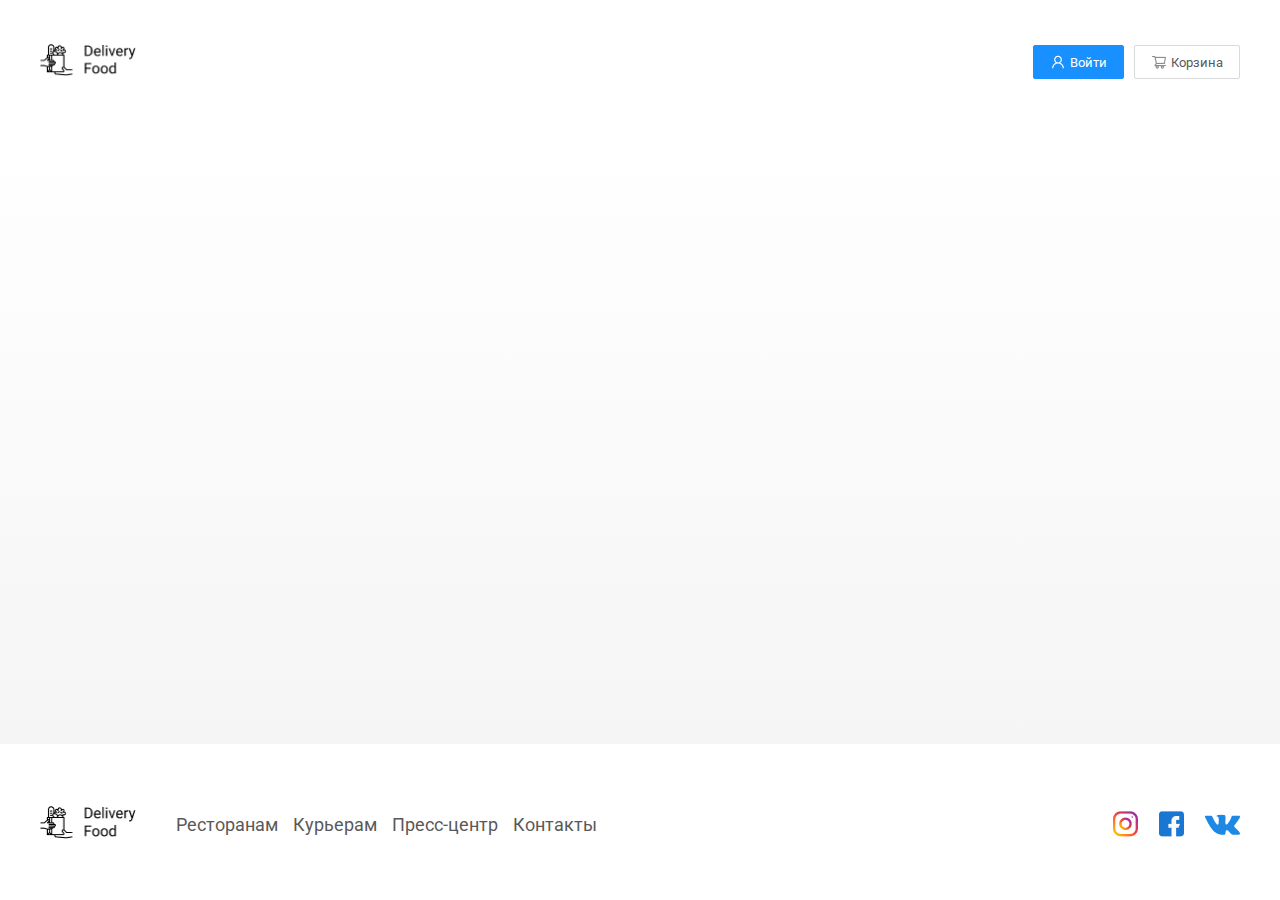
==== commit ad91488d: "Update website" ====
--- a/index.html
+++ b/index.html
@@ -9,11 +9,12 @@
   <link href="https://fonts.googleapis.com/css2?family=Roboto:wght@400;700&display=swap" rel="stylesheet">
   <meta name="viewport" content="width=device-width, initial-scale=1.0">
   <title>Vite App</title>
+  <script type="module" crossorigin src="/assets/index-BIKXrA57.js"></script>
+  <link rel="stylesheet" crossorigin href="/assets/index-CBF2HAOf.css">
 </head>
 
 <body>
   <div id="app"></div>
-  <script type="module" src="/src/main.js"></script>
 </body>
 
 </html>--- a/assets/index-CBF2HAOf.css
+++ b/assets/index-CBF2HAOf.css
@@ -0,0 +1 @@
+*{box-sizing:border-box;font-family:Roboto;font-style:normal;line-height:normal}body{margin:0;padding:0}main{flex-grow:1;background:linear-gradient(180deg,#f5f5f500 1.04%,#f5f5f5)}.page-wrapper{display:flex;flex-direction:column;min-height:100vh}.container{width:100%;height:100%;max-width:1230px;margin:0 auto;padding-left:15px;padding-right:15px}.btn{display:flex;padding:8px 16px;align-items:center;gap:4px;outline:none;cursor:pointer}.btn-primary{border-radius:2px;background:#1890ff;border:1px solid #1890FF;color:#fff}.btn-outline{border-radius:2px;border:1px solid #D9D9D9;background:#fff;box-shadow:0 0 2px #0000;color:#595959}.logo{max-width:100px}.logo img{width:100%}.banner{margin-bottom:56px}.banner-item{background-image:url(/assets/banner-img-DgQ5KNub.png);background-repeat:no-repeat;padding:68px;border-radius:10px;background-size:contain;background-position:center right;background-color:#fff1b8}.banner-item-title{color:#302c34;font-size:39px;font-weight:700;max-width:50%;margin-top:0;margin-bottom:15px}.banner-item-subtitle{color:#302c34;font-size:24px;font-weight:400;max-width:50%;margin:0}.products-header{display:flex;align-items:center;justify-content:space-between;flex-wrap:wrap;gap:24px}.products-header-title{color:#000;font-size:36px;font-weight:700;margin:0}.products-header-search{min-width:306px;height:34px;flex-shrink:0;border-radius:2px;border:1px solid #D9D9D9;background:#fff;padding:5px 12px}.products-header-search:focus{outline:none;border:1px solid #D9D9D9}.products-header-search::placeholder{color:#bfbfbf;font-size:16px;font-weight:400;line-height:24px}.products-wrapper{margin-top:44px;margin-bottom:90px;display:flex;flex-wrap:wrap;column-gap:24px;row-gap:30px}.products-card{width:calc((100% - 48px) / 3);border-radius:7px;background:#fff;box-shadow:0 4px 12px #0000000d;overflow:hidden;text-decoration:none}.products-card-image,.products-card-image img{width:100%}.products-card-description{padding:20px 24px 34px}.products-card-description-row{display:flex;align-items:center;justify-content:space-between}.products-card-description-row:not(:last-child){margin-bottom:10px}.products-card-description-title{color:#000;font-size:24px;font-weight:700;line-height:32px;margin:0}.products-card-description-badge{color:#fff;font-size:12px;font-weight:400;line-height:20px;background:#262626;border-radius:2px;padding:1px 8px}.products-card-description-info{display:flex;align-items:center;justify-content:flex-start;flex-wrap:wrap;row-gap:25px;column-gap:25px}.products-card-description-info-raiting{color:#ffc107;font-size:18px;font-weight:700;line-height:32px}.products-card-description-info-price{color:#8c8c8c;font-size:18px;font-weight:400;line-height:32px}.products-card-description-info-group{color:#8c8c8c;font-size:18px;font-weight:400;line-height:32px;position:relative}.products-card-description-info-group:before{content:"";display:block;width:5px;height:5px;border-radius:50%;background-color:#8c8c8c;position:absolute;left:-14px;top:14px}.products-card-description-name{margin:0;color:#000;font-size:24px;font-weight:400;line-height:32px}.products-card-description-text{margin:0;color:#8c8c8c;font-size:18px;font-weight:400}.products-card-description-controls{display:flex;align-items:center;justify-content:flex-start;flex-wrap:wrap;row-gap:10px;column-gap:30px}.products-card-description-controls-price{color:#000;font-size:20px;font-weight:700;line-height:32px}.loading-text{color:#595959;font-size:35px;width:100%;text-align:center}@media (max-width: 991px){.banner-item{background-image:none}.banner-item-title,.banner-item-subtitle{max-width:100%}.products-card{width:calc((100% - 24px)/2)}}@media (max-width: 576px){.products-card{width:100%}}.header[data-v-105a9951]{min-height:124px;display:flex;align-items:center}.header-box[data-v-105a9951]{height:100%;display:flex;align-items:center;justify-content:space-between}.header-controls[data-v-105a9951]{display:flex;align-items:center;justify-content:flex-end;gap:10px}.footer[data-v-5dca3bff]{height:156px;display:flex;align-items:center;padding:60px 0}.footer-box[data-v-5dca3bff]{height:100%;display:flex;align-items:center;justify-content:space-between;gap:36px;flex-wrap:wrap}.footer-nav[data-v-5dca3bff]{flex-grow:1}.footer-nav ul[data-v-5dca3bff]{display:flex;align-items:center;list-style:none;padding:0;margin:0;gap:15px;flex-wrap:wrap}.footer-nav ul li[data-v-5dca3bff]{color:#595959;font-size:18px;font-weight:400}.footer-nav ul li a[data-v-5dca3bff]{color:#595959;text-decoration:none}.footer-social[data-v-5dca3bff]{display:flex;align-items:center;justify-content:flex-end;gap:20px}.cart-modal-overlay[data-v-e847a695]{display:none;position:fixed;top:0;right:0;bottom:0;left:0;background:#0006;align-items:center;justify-content:center}.cart-modal-overlay.open[data-v-e847a695]{display:flex}.cart-modal[data-v-e847a695]{max-width:780px;width:100%;padding:40px 45px;border-radius:5px;background:#fff}.cart-modal-header[data-v-e847a695]{display:flex;align-items:center;justify-content:space-between;margin-bottom:48px}.cart-modal-header-title[data-v-e847a695]{color:#000;font-size:36px;font-weight:700;margin:0}.cart-modal-header-close[data-v-e847a695]{cursor:pointer}.cart-modal-footer[data-v-e847a695]{display:flex;align-items:center;justify-content:space-between;flex-wrap:wrap;gap:10px;margin-top:50px}.cart-modal-footer-price[data-v-e847a695]{border-radius:5px;background:#262626;color:#fafafa;font-size:20px;font-weight:700;padding:15px 20px}.cart-modal-footer-controls[data-v-e847a695]{display:flex;align-items:center;gap:10px}.cart-item[data-v-e847a695]{display:flex;align-items:center;justify-content:space-between;flex-wrap:wrap;gap:10px}.cart-item[data-v-e847a695]:not(:last-child){padding-bottom:10px;margin-bottom:10px;border-bottom:1px solid #d9d9d9}.cart-item-title[data-v-e847a695]{color:#000;font-size:18px;font-weight:400;line-height:32px;margin:0}.cart-item-controls[data-v-e847a695]{display:flex;align-items:center}.cart-item-controls-price[data-v-e847a695]{margin-right:47px;color:#000;font-size:20px;font-weight:700;line-height:32px}.cart-item-controls button[data-v-e847a695]{border:1px solid #40a9ff;color:#40a9ff}.cart-item-controls-count[data-v-e847a695]{margin-left:15px;margin-right:15px}
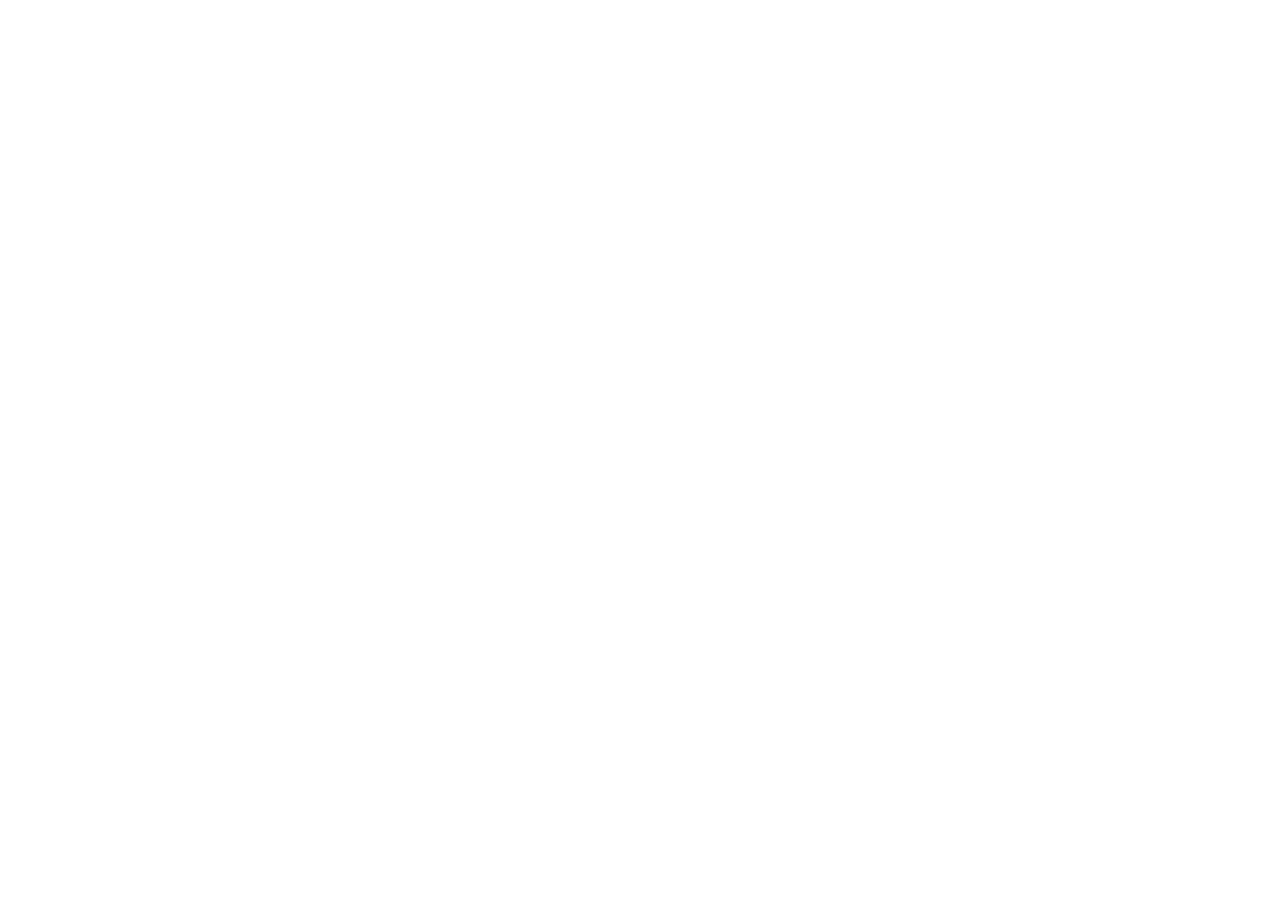
==== commit b6f93dc4: "Update website" ====
--- a/index.html
+++ b/index.html
@@ -9,12 +9,11 @@
   <link href="https://fonts.googleapis.com/css2?family=Roboto:wght@400;700&display=swap" rel="stylesheet">
   <meta name="viewport" content="width=device-width, initial-scale=1.0">
   <title>Vite App</title>
-  <script type="module" crossorigin src="/assets/index-BIKXrA57.js"></script>
-  <link rel="stylesheet" crossorigin href="/assets/index-CBF2HAOf.css">
 </head>
 
 <body>
   <div id="app"></div>
+  <script type="module" src="/src/main.js"></script>
 </body>
 
 </html>